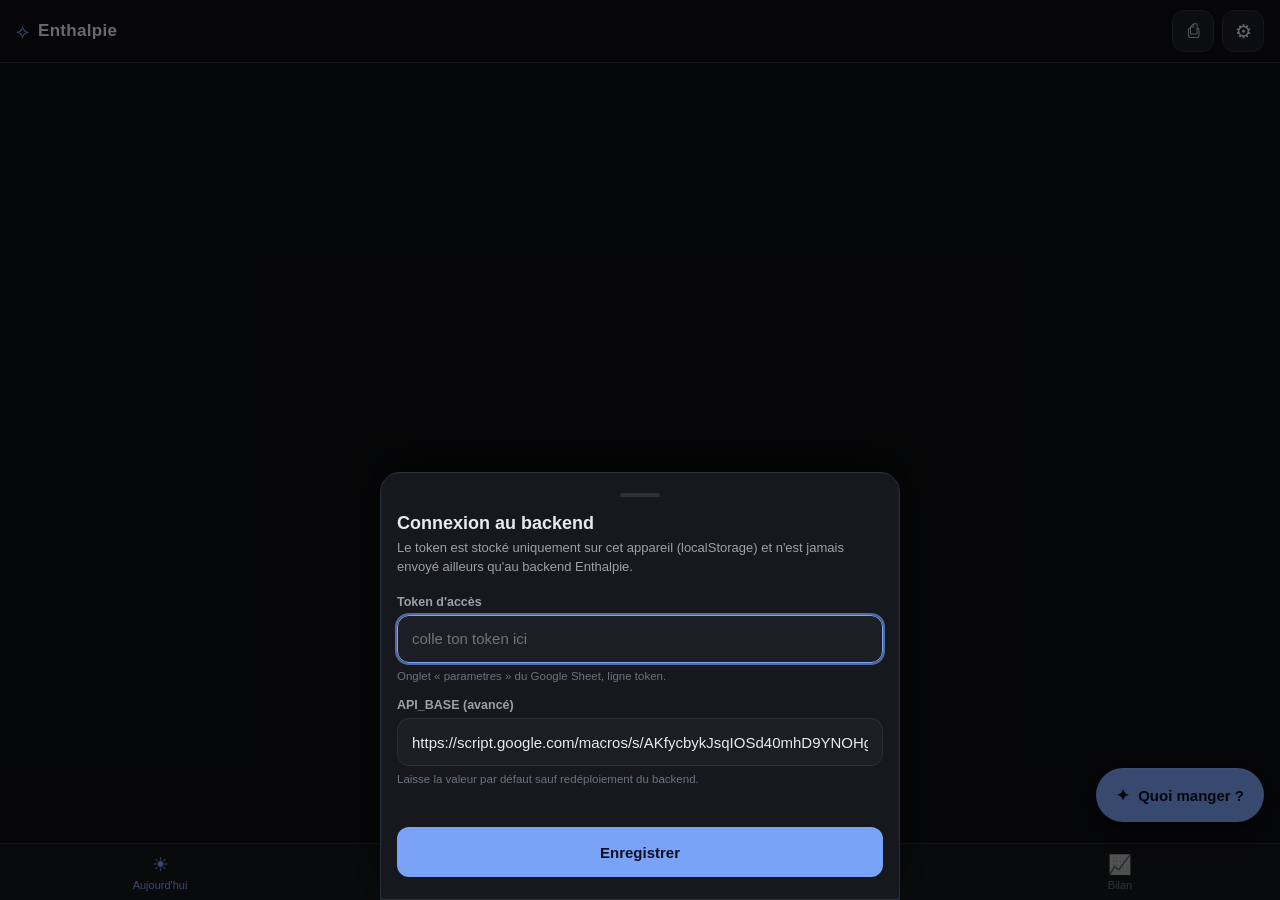
==== index.html @ dc18faa4 "PWA Enthalpie — écran Aujourd'hui produit-centrique (log au curseur) - App-shell vanilla JS (ES modu" ====
<!doctype html>
<html lang="fr">
<head>
  <meta charset="utf-8" />
  <meta name="viewport" content="width=device-width, initial-scale=1, viewport-fit=cover" />
  <meta name="theme-color" content="#0e0f12" />
  <meta name="color-scheme" content="dark" />
  <meta name="description" content="Enthalpie — assistant nutrition perso : log 1-tap, jauges, courses." />
  <link rel="manifest" href="manifest.webmanifest" />
  <link rel="icon" href="icons/icon.svg" type="image/svg+xml" />
  <link rel="apple-touch-icon" href="icons/apple-touch-icon.png" />
  <meta name="apple-mobile-web-app-capable" content="yes" />
  <meta name="apple-mobile-web-app-status-bar-style" content="black-translucent" />
  <meta name="apple-mobile-web-app-title" content="Enthalpie" />
  <title>Enthalpie</title>
  <link rel="stylesheet" href="css/styles.css" />
</head>
<body>
  <!-- En-tête -->
  <header class="topbar">
    <div class="topbar__brand">
      <span class="topbar__logo" aria-hidden="true">⟡</span>
      <span class="topbar__title">Enthalpie</span>
    </div>
    <div class="topbar__actions">
      <button id="btn-scan" class="iconbtn" type="button" title="Scanner un code-barres" aria-label="Scanner">
        <span aria-hidden="true">⎙</span>
      </button>
      <button id="btn-settings" class="iconbtn" type="button" title="Réglages" aria-label="Réglages">
        <span aria-hidden="true">⚙</span>
      </button>
    </div>
  </header>

  <!-- Contenu des écrans -->
  <main id="app" class="screen" aria-live="polite"></main>

  <!-- Bouton flottant « Quoi manger ? » (écran Aujourd'hui) -->
  <button id="btn-quoi-manger" class="fab" type="button" hidden>
    <span class="fab__icon" aria-hidden="true">✦</span>
    <span class="fab__label">Quoi manger&nbsp;?</span>
  </button>

  <!-- Navigation basse -->
  <nav class="tabbar" aria-label="Navigation principale">
    <button class="tab is-active" data-screen="today" type="button">
      <span class="tab__icon" aria-hidden="true">☀</span><span class="tab__label">Aujourd'hui</span>
    </button>
    <button class="tab" data-screen="courses" type="button">
      <span class="tab__icon" aria-hidden="true">🛒</span><span class="tab__label">Courses</span>
    </button>
    <button class="tab" data-screen="cuisine" type="button">
      <span class="tab__icon" aria-hidden="true">🍳</span><span class="tab__label">Cuisine</span>
    </button>
    <button class="tab" data-screen="bilan" type="button">
      <span class="tab__icon" aria-hidden="true">📈</span><span class="tab__label">Bilan</span>
    </button>
  </nav>

  <!-- Conteneur des modales / feuilles -->
  <div id="sheet-root"></div>

  <script type="module" src="js/app.js"></script>
</body>
</html>
---- css/styles.css ----
/* =====================================================================
   Enthalpie — feuille de style (palette sombre/neutre, mobile-first)
   Gros touch targets, zéro animation superflue (SPEC §4 design).
   ===================================================================== */

:root {
  /* Fonds */
  --bg:        #0e0f12;
  --bg-elev:   #16181d;
  --surface:   #1b1e24;
  --surface-2: #23272f;
  --line:      #2c3038;

  /* Texte */
  --txt:       #e8eaee;
  --txt-muted: #9aa1ab;
  --txt-dim:   #6b7280;

  /* Accents par jauge */
  --prot:  #59c896;   /* protéines — vert */
  --kcal:  #e0a458;   /* calories  — ambre */
  --fer:   #d1727b;   /* fer       — rouge sourd (informatif) */
  --accent: #7aa2f7;  /* actions   — bleu doux */

  --ok:    #59c896;
  --warn:  #e0a458;
  --danger:#d1727b;

  --radius:   16px;
  --radius-sm: 12px;
  --tap: 56px;                 /* cible tactile mini */
  --pad: 16px;

  --safe-top: env(safe-area-inset-top, 0px);
  --safe-bot: env(safe-area-inset-bottom, 0px);

  --font: -apple-system, BlinkMacSystemFont, "Segoe UI", Roboto, "Helvetica Neue", Arial, sans-serif;
}

* { box-sizing: border-box; }

html, body {
  margin: 0;
  padding: 0;
  background: var(--bg);
  color: var(--txt);
  font-family: var(--font);
  -webkit-font-smoothing: antialiased;
  text-rendering: optimizeLegibility;
  overscroll-behavior-y: none;
}

body {
  min-height: 100dvh;
  display: flex;
  flex-direction: column;
}

button { font-family: inherit; color: inherit; cursor: pointer; }

/* ---------- Barre du haut ---------- */
.topbar {
  position: sticky; top: 0; z-index: 20;
  display: flex; align-items: center; justify-content: space-between;
  padding: calc(var(--safe-top) + 10px) var(--pad) 10px;
  background: color-mix(in srgb, var(--bg) 86%, transparent);
  backdrop-filter: blur(12px);
  border-bottom: 1px solid var(--line);
}
.topbar__brand { display: flex; align-items: center; gap: 9px; }
.topbar__logo { color: var(--accent); font-size: 20px; }
.topbar__title { font-weight: 650; letter-spacing: .3px; font-size: 17px; }
.topbar__actions { display: flex; gap: 8px; }

.iconbtn {
  width: 42px; height: 42px; border-radius: 12px;
  background: var(--surface); border: 1px solid var(--line);
  font-size: 19px; display: grid; place-items: center;
  transition: background .12s ease;
}
.iconbtn:active { background: var(--surface-2); }

/* ---------- Zone écran ---------- */
.screen {
  flex: 1;
  padding: 18px var(--pad) 132px;   /* place pour fab + tabbar */
  max-width: 640px; width: 100%; margin: 0 auto;
}

/* ---------- Jauges ---------- */
.gauges {
  display: grid;
  grid-template-columns: repeat(3, 1fr);
  gap: 12px;
  margin-bottom: 8px;
}
.gauge {
  background: var(--surface);
  border: 1px solid var(--line);
  border-radius: var(--radius);
  padding: 14px 10px 12px;
  text-align: center;
  display: flex; flex-direction: column; align-items: center; gap: 8px;
}
.gauge__ring { width: 84px; height: 84px; position: relative; }
.gauge__ring svg { width: 100%; height: 100%; transform: rotate(-90deg); }
.gauge__track { fill: none; stroke: var(--surface-2); stroke-width: 9; }
.gauge__fill  { fill: none; stroke-width: 9; stroke-linecap: round;
  transition: stroke-dashoffset .5s ease; }
.gauge__center {
  position: absolute; inset: 0; display: flex; flex-direction: column;
  align-items: center; justify-content: center; line-height: 1.02;
}
.gauge__value  { font-size: 21px; font-weight: 700; }
.gauge__target { font-size: 10.5px; color: var(--txt-dim); margin-top: 1px; }
.gauge__label  { font-size: 13px; font-weight: 600; }

.gauge--prot .gauge__fill { stroke: var(--prot); }
.gauge--kcal .gauge__fill { stroke: var(--kcal); }
.gauge--fer  .gauge__fill { stroke: var(--fer); }
/* Dépassement de cible : anneau plein, teinte chaude, aucun visuel cassé. */
.gauge__fill.is-over { stroke: var(--warn) !important; }
.gauge--prot .gauge__label { color: var(--prot); }
.gauge--kcal .gauge__label { color: var(--kcal); }
.gauge--fer  .gauge__label { color: var(--fer); }

.gauge__badge {
  font-size: 10px; padding: 1px 7px; border-radius: 999px;
  background: var(--surface-2); color: var(--txt-muted);
}
.gauge__badge.is-over { background: color-mix(in srgb, var(--warn) 25%, transparent); color: var(--warn); }
.gauge__badge.is-ok   { background: color-mix(in srgb, var(--ok) 22%, transparent); color: var(--ok); }

/* ---------- Sections créneaux ---------- */
.section-hint { color: var(--txt-dim); font-size: 12.5px; margin: 18px 2px 10px; }

.creneau { margin-top: 12px; }
.creneau__head {
  width: 100%; display: flex; align-items: center; gap: 10px;
  background: transparent; border: 0; padding: 8px 2px;
  font-size: 15px; font-weight: 650; color: var(--txt);
}
.creneau__emoji { font-size: 17px; }
.creneau__count { color: var(--txt-dim); font-weight: 500; font-size: 12.5px; }
.creneau__chevron { margin-left: auto; color: var(--txt-dim); transition: transform .18s ease; }
.creneau.is-open .creneau__chevron { transform: rotate(90deg); }
.creneau.is-current .creneau__head { color: var(--accent); }

.creneau__body { display: none; }
.creneau.is-open .creneau__body { display: block; }

.tiles {
  display: grid;
  grid-template-columns: repeat(2, 1fr);
  gap: 10px;
  margin: 4px 0 6px;
}
.tile {
  min-height: 74px;
  background: var(--surface);
  border: 1px solid var(--line);
  border-radius: var(--radius-sm);
  padding: 12px 12px 11px;
  text-align: left;
  display: flex; flex-direction: column; justify-content: center; gap: 5px;
  transition: transform .08s ease, background .12s ease;
}
.tile:active { transform: scale(.975); background: var(--surface-2); }
.tile__nom { font-size: 14.5px; font-weight: 600; line-height: 1.25; }
.tile__macros { font-size: 11.5px; color: var(--txt-muted); display: flex; gap: 8px; flex-wrap: wrap; }
.tile__macros b { color: var(--txt); font-weight: 600; }
.tile__type {
  align-self: flex-start; font-size: 9.5px; letter-spacing: .4px; text-transform: uppercase;
  color: var(--txt-dim); background: var(--surface-2);
  padding: 1px 6px; border-radius: 6px;
}

/* faisable = mis en avant, sinon grisé (SPEC §4) */
.tile--feasible { border-color: color-mix(in srgb, var(--accent) 35%, var(--line)); }
.tile--infeasible { opacity: .46; }
.tile--infeasible .tile__nom::after { content: " · stock manquant"; color: var(--txt-dim); font-weight: 400; font-size: 11px; }

.tile--action {
  align-items: center; justify-content: center; text-align: center;
  border-style: dashed; color: var(--txt-muted); font-weight: 600; font-size: 14px;
  flex-direction: row; gap: 8px;
}
.tile--skip { color: var(--txt-dim); }

/* ---------- FAB ---------- */
.fab {
  position: fixed;
  right: 16px;
  bottom: calc(var(--safe-bot) + 78px);
  z-index: 30;
  display: flex; align-items: center; gap: 9px;
  padding: 0 20px; height: 54px; border-radius: 999px;
  background: var(--accent); color: #0b1020; border: 0;
  font-weight: 700; font-size: 15px;
  box-shadow: 0 8px 24px rgba(0,0,0,.45), 0 2px 0 rgba(255,255,255,.06) inset;
}
.fab:active { filter: brightness(.94); }
.fab__icon { font-size: 16px; }

/* ---------- Tabbar ---------- */
.tabbar {
  position: fixed; left: 0; right: 0; bottom: 0; z-index: 25;
  display: grid; grid-template-columns: repeat(4, 1fr);
  background: color-mix(in srgb, var(--bg-elev) 96%, transparent);
  backdrop-filter: blur(12px);
  border-top: 1px solid var(--line);
  padding-bottom: var(--safe-bot);
}
.tab {
  min-height: var(--tap);
  background: transparent; border: 0;
  display: flex; flex-direction: column; align-items: center; justify-content: center; gap: 3px;
  color: var(--txt-dim); font-size: 11px; padding: 8px 4px;
}
.tab__icon { font-size: 19px; filter: grayscale(1) opacity(.7); }
.tab.is-active { color: var(--accent); }
.tab.is-active .tab__icon { filter: none; }

/* ---------- États (chargement / erreur / vide) ---------- */
.state {
  text-align: center; color: var(--txt-muted);
  padding: 48px 20px; display: flex; flex-direction: column; align-items: center; gap: 14px;
}
.state__icon { font-size: 34px; opacity: .8; }
.state__title { font-size: 16px; font-weight: 650; color: var(--txt); }
.state__msg { font-size: 13.5px; max-width: 34ch; line-height: 1.5; }
.spinner {
  width: 30px; height: 30px; border-radius: 50%;
  border: 3px solid var(--surface-2); border-top-color: var(--accent);
  animation: spin .8s linear infinite;
}
@keyframes spin { to { transform: rotate(360deg); } }

.placeholder-screen { text-align: center; color: var(--txt-muted); padding: 60px 20px; }
.placeholder-screen h2 { color: var(--txt); font-size: 18px; margin: 0 0 6px; }

/* ---------- Boutons génériques ---------- */
.btn {
  min-height: 50px; width: 100%;
  border-radius: 12px; border: 1px solid var(--line);
  background: var(--surface); color: var(--txt);
  font-size: 15px; font-weight: 600;
  display: inline-flex; align-items: center; justify-content: center; gap: 8px;
  padding: 0 18px;
}
.btn--primary { background: var(--accent); color: #0b1020; border-color: transparent; }
.btn--ghost { background: transparent; }
.btn:active { filter: brightness(.95); }
.btn[disabled] { opacity: .5; }

/* ---------- Feuille modale (réglages / token) ---------- */
.sheet-backdrop {
  position: fixed; inset: 0; z-index: 50;
  background: rgba(0,0,0,.55);
  display: flex; align-items: flex-end; justify-content: center;
}
.sheet {
  width: 100%; max-width: 520px;
  background: var(--bg-elev);
  border: 1px solid var(--line);
  border-radius: 20px 20px 0 0;
  padding: 20px var(--pad) calc(var(--safe-bot) + 22px);
  box-shadow: 0 -12px 40px rgba(0,0,0,.5);
}
.sheet__handle { width: 40px; height: 4px; border-radius: 2px; background: var(--line); margin: 0 auto 16px; }
.sheet h2 { font-size: 18px; margin: 0 0 4px; }
.sheet p.sub { color: var(--txt-muted); font-size: 13px; margin: 0 0 18px; line-height: 1.5; }
.field { margin-bottom: 14px; }
.field label { display: block; font-size: 12.5px; color: var(--txt-muted); margin-bottom: 6px; font-weight: 600; }
.field input {
  width: 100%; height: 48px; border-radius: 12px;
  background: var(--surface); border: 1px solid var(--line); color: var(--txt);
  padding: 0 14px; font-size: 15px;
}
.field input:focus { outline: 2px solid color-mix(in srgb, var(--accent) 60%, transparent); border-color: var(--accent); }
.field__hint { font-size: 11.5px; color: var(--txt-dim); margin-top: 5px; line-height: 1.45; }
.sheet__actions { display: flex; gap: 10px; margin-top: 8px; }

.form-error { color: var(--danger); font-size: 13px; margin: 4px 0 12px; min-height: 1em; }

/* ---------- Toast ---------- */
.toast {
  position: fixed; left: 50%; transform: translateX(-50%);
  bottom: calc(var(--safe-bot) + 140px); z-index: 60;
  background: var(--surface-2); color: var(--txt);
  border: 1px solid var(--line); border-radius: 12px;
  padding: 11px 16px; font-size: 13.5px; font-weight: 600;
  box-shadow: 0 8px 24px rgba(0,0,0,.4);
  display: flex; align-items: center; gap: 8px;
  max-width: 90vw;
}
.toast--err { border-color: color-mix(in srgb, var(--danger) 55%, var(--line)); }
.toast--ok  { border-color: color-mix(in srgb, var(--ok) 45%, var(--line)); }

.offline-banner {
  background: color-mix(in srgb, var(--warn) 18%, var(--surface));
  border: 1px solid color-mix(in srgb, var(--warn) 40%, var(--line));
  color: var(--warn);
  border-radius: 12px; padding: 9px 12px; font-size: 12.5px; font-weight: 600;
  margin-bottom: 14px; display: flex; align-items: center; gap: 8px;
}

/* ---------- Liste d'aliments (écran Aujourd'hui) ---------- */
.day-caption {
  color: var(--txt-dim); font-size: 12px; text-transform: uppercase;
  letter-spacing: .6px; font-weight: 600; margin: 2px 2px 10px;
}
.list-head {
  display: flex; align-items: baseline; justify-content: space-between;
  margin: 22px 2px 10px;
}
.list-head > span:first-child { font-size: 15px; font-weight: 650; }
.list-head__hint { font-size: 11.5px; color: var(--txt-dim); }

.food-list { display: flex; flex-direction: column; gap: 8px; }
.food-row {
  min-height: 62px;
  display: flex; align-items: center; gap: 12px;
  background: var(--surface); border: 1px solid var(--line);
  border-radius: var(--radius-sm); padding: 10px 14px; text-align: left;
  transition: background .12s ease, transform .08s ease;
}
.food-row:active { background: var(--surface-2); transform: scale(.99); }
.food-row__main { flex: 1; min-width: 0; }
.food-row__nom { font-size: 15px; font-weight: 600; line-height: 1.25; }
.food-row__macros {
  font-size: 11.5px; color: var(--txt-muted); margin-top: 3px;
  display: flex; gap: 9px; flex-wrap: wrap; align-items: baseline;
}
.food-row__macros b { color: var(--txt); font-weight: 600; }
.food-row__per { color: var(--txt-dim); }
.food-row__stock {
  flex-shrink: 0; text-align: right; display: flex; flex-direction: column; line-height: 1.1;
}
.food-row__stock b { font-size: 17px; font-weight: 700; color: var(--accent); }
.food-row__stock span { font-size: 10px; color: var(--txt-dim); }

/* ---------- Feuille de quantité (curseur) ---------- */
.qty__head {
  display: flex; align-items: baseline; justify-content: space-between; margin: 6px 0 12px;
}
.qty__value { font-size: 22px; font-weight: 700; }
.qty__reste { font-size: 12.5px; color: var(--txt-muted); }
.qty__reste.is-neg { color: var(--danger); }

.qty__slider {
  -webkit-appearance: none; appearance: none; width: 100%; height: 8px;
  border-radius: 999px; background: var(--surface-2); outline: none; margin: 6px 0 16px;
}
.qty__slider::-webkit-slider-thumb {
  -webkit-appearance: none; appearance: none;
  width: 28px; height: 28px; border-radius: 50%;
  background: var(--accent); border: 3px solid var(--bg-elev); cursor: pointer;
  box-shadow: 0 2px 8px rgba(0,0,0,.4);
}
.qty__slider::-moz-range-thumb {
  width: 28px; height: 28px; border-radius: 50%;
  background: var(--accent); border: 3px solid var(--bg-elev); cursor: pointer;
}

.qty__chips { display: flex; gap: 8px; margin-bottom: 18px; }
.qty__chip {
  flex: 1; min-height: 42px; border-radius: 10px;
  background: var(--surface); border: 1px solid var(--line);
  color: var(--txt-muted); font-size: 14px; font-weight: 600;
}
.qty__chip.is-on { background: color-mix(in srgb, var(--accent) 22%, var(--surface)); color: var(--accent); border-color: color-mix(in srgb, var(--accent) 50%, var(--line)); }

.qty__preview {
  display: grid; grid-template-columns: repeat(3, 1fr); gap: 10px; margin-bottom: 18px;
}
.qty__stat {
  background: var(--surface); border: 1px solid var(--line); border-radius: 12px;
  padding: 12px 8px; text-align: center; display: flex; flex-direction: column; gap: 3px;
}
.qty__stat b { font-size: 18px; font-weight: 700; }
.qty__stat span { font-size: 10.5px; color: var(--txt-dim); text-transform: uppercase; letter-spacing: .4px; }
.qty__stat--prot b { color: var(--prot); }
.qty__stat--kcal b { color: var(--kcal); }
.qty__stat--fer  b { color: var(--fer); }

/* ---------- Cartes de suggestion (Quoi manger ?) ---------- */
.suggest-list { display: flex; flex-direction: column; gap: 10px; margin-top: 4px; }
.suggest-card {
  background: var(--surface); border: 1px solid var(--line); border-radius: 14px;
  padding: 14px 16px; text-align: left; position: relative;
  display: flex; flex-direction: column; gap: 5px;
}
.suggest-card:active { background: var(--surface-2); }
.suggest-card__reason {
  align-self: flex-start; font-size: 12px; font-weight: 700;
  background: var(--surface-2); color: var(--txt); padding: 2px 9px; border-radius: 999px;
}
.suggest-card__nom { font-size: 16px; font-weight: 650; }
.suggest-card__macros { font-size: 12px; color: var(--txt-muted); display: flex; gap: 10px; flex-wrap: wrap; }
.suggest-card__macros b { color: var(--txt); }
.suggest-card__go { position: absolute; right: 16px; top: 16px; color: var(--accent); font-size: 13px; font-weight: 600; }

@media (prefers-reduced-motion: reduce) {
  * { animation-duration: .001ms !important; transition-duration: .001ms !important; }
}
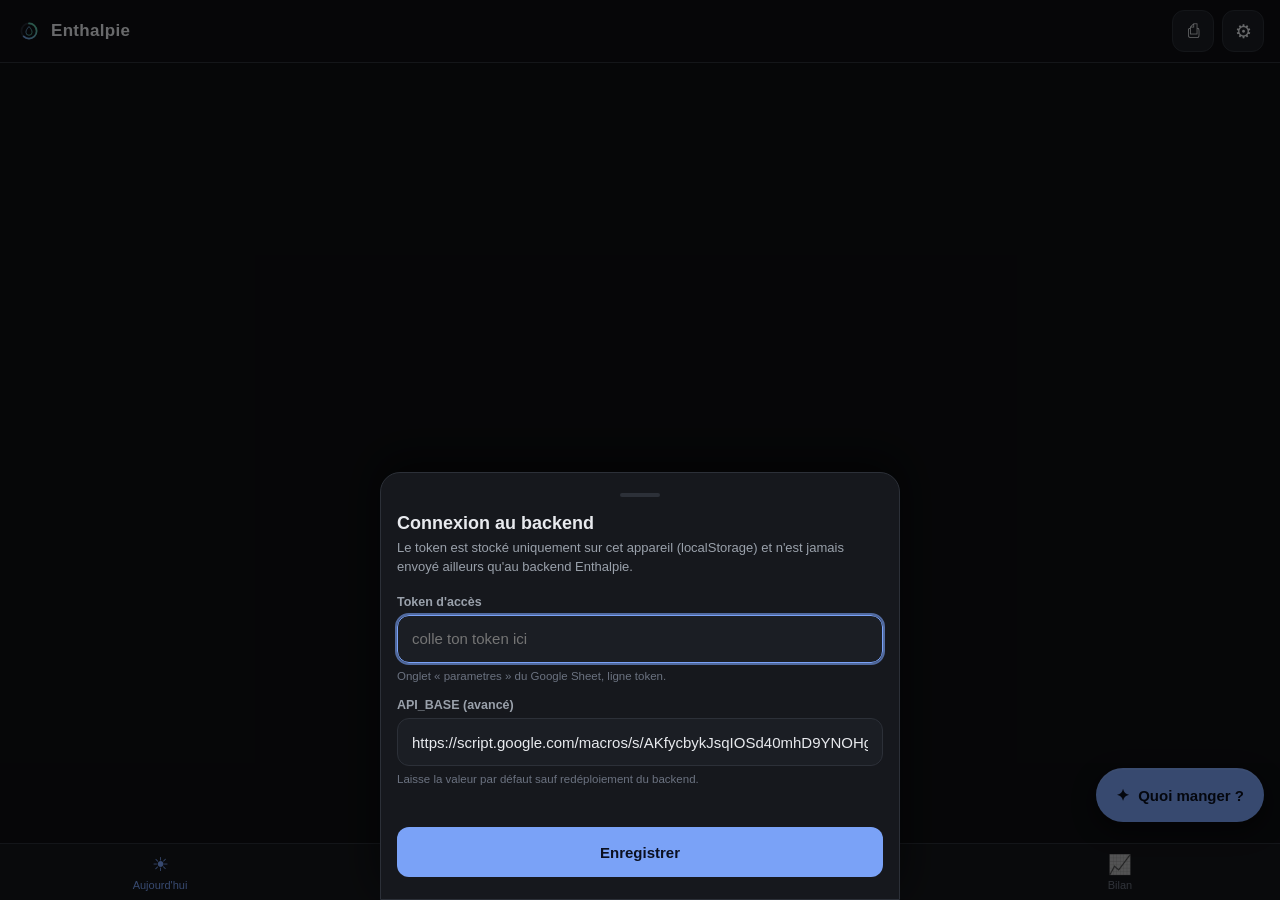
==== commit a423d972: "UI : logo goutte dans la barre + chargement instantané des écrans - Barre du haut : le losange ⟡ rem" ====
--- a/index.html
+++ b/index.html
@@ -19,10 +19,32 @@
   <!-- En-tête -->
   <header class="topbar">
     <div class="topbar__brand">
-      <span class="topbar__logo" aria-hidden="true">⟡</span>
+      <span class="topbar__logo" aria-hidden="true">
+        <svg viewBox="0 0 512 512" width="26" height="26" role="img" aria-label="Enthalpie">
+          <defs>
+            <linearGradient id="tb-g" x1="0" y1="0" x2="1" y2="1">
+              <stop offset="0" stop-color="#7aa2f7"/>
+              <stop offset="1" stop-color="#59c896"/>
+            </linearGradient>
+          </defs>
+          <g transform="rotate(-90 256 256)">
+            <circle cx="256" cy="256" r="150" fill="none" stroke="#232833" stroke-width="34"/>
+            <circle cx="256" cy="256" r="150" fill="none" stroke="url(#tb-g)" stroke-width="34"
+                    stroke-linecap="round" stroke-dasharray="942.5" stroke-dashoffset="358"/>
+          </g>
+          <path d="M256 168 C214 214 196 244 196 280 a60 60 0 1 0 120 0 C316 244 298 214 256 168 Z"
+                fill="none" stroke="url(#tb-g)" stroke-width="16" stroke-linejoin="round"/>
+        </svg>
+      </span>
       <span class="topbar__title">Enthalpie</span>
     </div>
     <div class="topbar__actions">
+      <button id="queue-badge" class="queue-badge" type="button" hidden
+              title="Actions en attente de synchronisation — appuie pour réessayer"
+              aria-label="Synchroniser les actions en attente">
+        <span class="queue-badge__ico" aria-hidden="true">⧗</span>
+        <span class="queue-badge__n">0</span>
+      </button>
       <button id="btn-scan" class="iconbtn" type="button" title="Scanner un code-barres" aria-label="Scanner">
         <span aria-hidden="true">⎙</span>
       </button>
--- a/css/styles.css
+++ b/css/styles.css
@@ -68,7 +68,8 @@
   border-bottom: 1px solid var(--line);
 }
 .topbar__brand { display: flex; align-items: center; gap: 9px; }
-.topbar__logo { color: var(--accent); font-size: 20px; }
+.topbar__logo { display: inline-flex; align-items: center; }
+.topbar__logo svg { display: block; width: 26px; height: 26px; }
 .topbar__title { font-weight: 650; letter-spacing: .3px; font-size: 17px; }
 .topbar__actions { display: flex; gap: 8px; }
 
@@ -79,6 +80,25 @@
   transition: background .12s ease;
 }
 .iconbtn:active { background: var(--surface-2); }
+
+/* Badge « actions en attente de synchro » (rejeu de la file offline) */
+.queue-badge {
+  display: inline-flex; align-items: center; gap: 5px;
+  height: 42px; padding: 0 11px; border-radius: 12px;
+  background: color-mix(in srgb, var(--accent) 14%, var(--surface));
+  border: 1px solid color-mix(in srgb, var(--accent) 40%, var(--line));
+  color: var(--accent); font-size: 13px; font-weight: 650;
+  transition: background .12s ease;
+}
+.queue-badge[hidden] { display: none; }
+.queue-badge:active { background: color-mix(in srgb, var(--accent) 24%, var(--surface)); }
+.queue-badge__ico { font-size: 15px; }
+/* Hors-ligne : la file ne part pas maintenant → teinte d'attente (ambre) */
+.queue-badge.is-offline {
+  background: color-mix(in srgb, var(--warn) 14%, var(--surface));
+  border-color: color-mix(in srgb, var(--warn) 40%, var(--line));
+  color: var(--warn);
+}
 
 /* ---------- Zone écran ---------- */
 .screen {
@@ -201,6 +221,8 @@
 }
 .fab:active { filter: brightness(.94); }
 .fab__icon { font-size: 16px; }
+/* [hidden] seul ne suffit pas : .fab pose display:flex → règle plus spécifique. */
+.fab[hidden] { display: none; }
 
 /* ---------- Tabbar ---------- */
 .tabbar {
@@ -317,28 +339,186 @@
 .list-head > span:first-child { font-size: 15px; font-weight: 650; }
 .list-head__hint { font-size: 11.5px; color: var(--txt-dim); }
 
-.food-list { display: flex; flex-direction: column; gap: 8px; }
-.food-row {
-  min-height: 62px;
-  display: flex; align-items: center; gap: 12px;
+.infotoggle {
+  background: transparent; border: 1px solid var(--line); border-radius: 999px;
+  color: var(--txt-dim); font-size: 11.5px; font-weight: 600; padding: 4px 11px;
+}
+.infotoggle.is-on { color: var(--accent); border-color: color-mix(in srgb, var(--accent) 50%, var(--line)); }
+
+.inv-list { display: flex; flex-direction: column; gap: 10px; }
+.inv-row {
+  display: flex; flex-direction: column; gap: 8px;
   background: var(--surface); border: 1px solid var(--line);
-  border-radius: var(--radius-sm); padding: 10px 14px; text-align: left;
-  transition: background .12s ease, transform .08s ease;
-}
-.food-row:active { background: var(--surface-2); transform: scale(.99); }
-.food-row__main { flex: 1; min-width: 0; }
-.food-row__nom { font-size: 15px; font-weight: 600; line-height: 1.25; }
-.food-row__macros {
-  font-size: 11.5px; color: var(--txt-muted); margin-top: 3px;
-  display: flex; gap: 9px; flex-wrap: wrap; align-items: baseline;
-}
-.food-row__macros b { color: var(--txt); font-weight: 600; }
-.food-row__per { color: var(--txt-dim); }
-.food-row__stock {
-  flex-shrink: 0; text-align: right; display: flex; flex-direction: column; line-height: 1.1;
-}
-.food-row__stock b { font-size: 17px; font-weight: 700; color: var(--accent); }
-.food-row__stock span { font-size: 10px; color: var(--txt-dim); }
+  border-left: 3px solid var(--line);
+  border-radius: var(--radius-sm); padding: 12px 14px 14px;
+  transition: border-color .15s ease, background .15s ease;
+}
+.inv-row__top { display: flex; align-items: baseline; justify-content: space-between; gap: 10px; }
+.inv-row__nom { font-size: 15px; font-weight: 600; line-height: 1.25; min-width: 0; }
+.inv-row__level {
+  flex-shrink: 0; font-size: 16px; font-weight: 700; color: var(--txt);
+  font-variant-numeric: tabular-nums;
+}
+
+/* Bloc info masqué par défaut (toggle « ⓘ nutri »). */
+.inv-row__info {
+  display: none; flex-direction: column; gap: 2px;
+  font-size: 11.5px; color: var(--txt-muted);
+}
+.inv-list.show-nutri .inv-row__info { display: flex; }
+.inv-row__info-line { line-height: 1.35; }
+.inv-row__info-faint { color: var(--txt-dim); }
+
+.inv-row__slider { width: 100%; }
+
+/* Badge différentiel : ce qu'on vient de « manger » en bougeant le curseur. */
+.inv-row__delta {
+  align-self: flex-start; font-size: 12px; font-weight: 600;
+  padding: 4px 11px; border-radius: 999px; margin-top: 2px;
+}
+.inv-row__delta[hidden] { display: none; }
+.inv-row__delta.is-eat { background: color-mix(in srgb, var(--prot) 20%, var(--surface)); color: var(--prot); }
+.inv-row__delta.is-add { background: var(--surface-2); color: var(--txt-muted); }
+
+/* Curseur modifié depuis la dernière validation : surligné. */
+.inv-row.is-dirty {
+  border-color: color-mix(in srgb, var(--warn) 55%, var(--line));
+  border-left-color: var(--warn);
+  background: color-mix(in srgb, var(--warn) 7%, var(--surface));
+}
+.inv-row.is-dirty .inv-row__level { color: var(--warn); }
+.inv-row.is-dirty .inv-row__slider::-webkit-slider-thumb { background: var(--warn); }
+.inv-row.is-dirty .inv-row__slider::-moz-range-thumb { background: var(--warn); }
+
+.inv-row.flash { animation: flash 1.4s ease; }
+@keyframes flash {
+  0%, 100% { border-left-color: var(--line); }
+  25%, 60% { border-left-color: var(--accent); background: color-mix(in srgb, var(--accent) 10%, var(--surface)); }
+}
+
+/* Barre de validation (apparaît dès qu'un curseur bouge). */
+.valbar {
+  position: fixed; left: 0; right: 0; bottom: 0; z-index: 40;
+  display: flex; align-items: center; justify-content: space-between; gap: 12px;
+  padding: 12px 16px calc(var(--safe-bot) + 12px);
+  margin-bottom: 60px;                    /* au-dessus de la tabbar */
+  background: color-mix(in srgb, var(--bg-elev) 97%, transparent);
+  backdrop-filter: blur(12px);
+  border-top: 1px solid color-mix(in srgb, var(--warn) 40%, var(--line));
+  box-shadow: 0 -8px 24px rgba(0,0,0,.4);
+}
+.valbar[hidden] { display: none; }
+.valbar__info { display: flex; align-items: center; gap: 9px; font-size: 13.5px; font-weight: 600; }
+.valbar__dot { width: 9px; height: 9px; border-radius: 50%; background: var(--warn); flex-shrink: 0; }
+.valbar__actions { display: flex; gap: 8px; }
+.valbar__annuler {
+  background: transparent; border: 1px solid var(--line); border-radius: 10px;
+  color: var(--txt-muted); font-size: 13.5px; font-weight: 600; padding: 9px 14px;
+}
+.valbar__valider {
+  background: var(--accent); color: #0b1020; border: 0; border-radius: 10px;
+  font-size: 14px; font-weight: 700; padding: 9px 20px;
+}
+.valbar__valider:active { filter: brightness(.94); }
+
+/* ---------- Écran Courses ---------- */
+.undo-banner {
+  display: flex; align-items: center; justify-content: space-between; gap: 10px;
+  background: color-mix(in srgb, var(--accent) 12%, var(--surface));
+  border: 1px solid color-mix(in srgb, var(--accent) 35%, var(--line));
+  border-radius: var(--radius-sm); padding: 10px 12px; margin: 4px 0 14px;
+  font-size: 12.5px; color: var(--txt-muted); line-height: 1.35;
+}
+.undo-banner__btn {
+  flex-shrink: 0; background: var(--accent); color: #0b1020; border: 0;
+  border-radius: 9px; font-size: 13px; font-weight: 700; padding: 7px 13px;
+}
+
+.crs-group { margin-top: 20px; }
+.crs-group__head { display: flex; align-items: center; gap: 8px; margin: 0 2px 9px; }
+.crs-group__mag { font-size: 14px; font-weight: 650; letter-spacing: .2px; }
+.crs-group__count {
+  font-size: 11px; color: var(--txt-dim);
+  background: var(--surface-2); border-radius: 999px; padding: 1px 8px;
+}
+.crs-group__toggle {
+  margin-left: auto; background: transparent; border: 1px solid var(--line);
+  border-radius: 8px; color: var(--txt-muted); font-size: 12px; font-weight: 600; padding: 6px 11px;
+}
+.crs-group__toggle:active { background: var(--surface-2); }
+
+.crs-list { display: flex; flex-direction: column; gap: 8px; }
+.crs-row {
+  display: flex; align-items: flex-start; gap: 8px;
+  background: var(--surface); border: 1px solid var(--line);
+  border-radius: var(--radius-sm); padding: 10px 8px 12px 14px;
+  transition: border-color .15s ease, background .15s ease, opacity .15s ease;
+}
+.crs-row__body { display: flex; flex-direction: column; gap: 8px; min-width: 0; flex: 1; }
+.crs-row__head { display: flex; align-items: center; gap: 12px; min-height: 32px; cursor: pointer; }
+.crs-row__box {
+  width: 22px; height: 22px; flex-shrink: 0; accent-color: var(--accent); cursor: pointer;
+}
+.crs-row__nom { font-size: 15px; font-weight: 600; line-height: 1.25; }
+.crs-row__qty { display: flex; align-items: center; gap: 10px; padding-left: 34px; }
+.crs-row__unit { font-size: 12.5px; color: var(--txt-muted); }
+.crs-row__hint { font-size: 11.5px; color: var(--txt-dim); padding-left: 34px; }
+.crs-row--manual .crs-row__body { gap: 0; }
+.crs-row.is-checked {
+  border-color: color-mix(in srgb, var(--accent) 40%, var(--line));
+  background: color-mix(in srgb, var(--accent) 6%, var(--surface));
+}
+.crs-row:not(.is-checked) { opacity: .62; }
+
+.stepper {
+  display: inline-flex; align-items: center;
+  border: 1px solid var(--line); border-radius: 10px; overflow: hidden;
+}
+.stepper__btn {
+  width: 34px; height: 34px; background: var(--surface-2); border: 0;
+  color: var(--txt); font-size: 17px; display: grid; place-items: center;
+}
+.stepper__btn:active { background: var(--surface); }
+.stepper__btn[disabled] { opacity: .35; }
+.stepper__val {
+  min-width: 32px; text-align: center; font-size: 15px; font-weight: 650;
+  font-variant-numeric: tabular-nums;
+}
+
+.crs-row__excl {
+  flex-shrink: 0; width: 34px; height: 34px; border-radius: 8px;
+  background: transparent; border: 0; color: var(--txt-dim); font-size: 13px;
+}
+.crs-row__excl:active { color: var(--danger); background: var(--surface-2); }
+.crs-empty { color: var(--txt-dim); font-size: 12.5px; margin: 2px 2px 10px; line-height: 1.4; }
+
+/* Articles retirés (réutilise le pliage .creneau) */
+.crs-retires { margin-top: 22px; }
+.crs-excl-row {
+  display: flex; align-items: center; justify-content: space-between; gap: 10px;
+  padding: 9px 12px; background: var(--surface); border: 1px solid var(--line);
+  border-radius: var(--radius-sm); font-size: 13.5px;
+}
+.crs-excl-row + .crs-excl-row { margin-top: 8px; }
+.crs-excl-row__btn {
+  flex-shrink: 0; background: transparent; border: 1px solid var(--line);
+  border-radius: 8px; color: var(--accent); font-size: 12.5px; font-weight: 600; padding: 6px 11px;
+}
+
+.crs-add { display: flex; gap: 8px; margin-top: 10px; }
+.crs-add__input {
+  flex: 1; min-width: 0; background: var(--surface); border: 1px solid var(--line);
+  border-radius: var(--radius-sm); color: var(--txt); font-size: 15px;
+  padding: 12px 14px; min-height: var(--tap);
+}
+.crs-add__input::placeholder { color: var(--txt-dim); }
+.crs-add__input:focus { outline: none; border-color: var(--accent); }
+.crs-add__btn {
+  flex-shrink: 0; width: var(--tap); border-radius: var(--radius-sm);
+  background: var(--surface-2); border: 1px solid var(--line);
+  color: var(--txt); font-size: 22px; font-weight: 600;
+}
+.crs-add__btn:active { background: var(--surface); }
 
 /* ---------- Feuille de quantité (curseur) ---------- */
 .qty__head {
@@ -348,18 +528,19 @@
 .qty__reste { font-size: 12.5px; color: var(--txt-muted); }
 .qty__reste.is-neg { color: var(--danger); }
 
-.qty__slider {
+.qty__slider, .inv-row__slider {
   -webkit-appearance: none; appearance: none; width: 100%; height: 8px;
-  border-radius: 999px; background: var(--surface-2); outline: none; margin: 6px 0 16px;
-}
-.qty__slider::-webkit-slider-thumb {
+  border-radius: 999px; background: var(--surface-2); outline: none;
+}
+.qty__slider { margin: 6px 0 16px; }
+.qty__slider::-webkit-slider-thumb, .inv-row__slider::-webkit-slider-thumb {
   -webkit-appearance: none; appearance: none;
-  width: 28px; height: 28px; border-radius: 50%;
+  width: 30px; height: 30px; border-radius: 50%;
   background: var(--accent); border: 3px solid var(--bg-elev); cursor: pointer;
   box-shadow: 0 2px 8px rgba(0,0,0,.4);
 }
-.qty__slider::-moz-range-thumb {
-  width: 28px; height: 28px; border-radius: 50%;
+.qty__slider::-moz-range-thumb, .inv-row__slider::-moz-range-thumb {
+  width: 30px; height: 30px; border-radius: 50%;
   background: var(--accent); border: 3px solid var(--bg-elev); cursor: pointer;
 }
 
@@ -401,6 +582,164 @@
 .suggest-card__macros b { color: var(--txt); }
 .suggest-card__go { position: absolute; right: 16px; top: 16px; color: var(--accent); font-size: 13px; font-weight: 600; }
 
+/* ---------- Feuille de scan code-barres ---------- */
+.scan-sheet { max-height: 90dvh; overflow-y: auto; }
+.scan-body { display: flex; flex-direction: column; }
+
+.scan-frame {
+  position: relative; width: 100%; aspect-ratio: 3 / 2;
+  max-height: 260px; margin: 4px 0 12px;
+  background: #000; border: 1px solid var(--line); border-radius: var(--radius);
+  overflow: hidden; display: grid; place-items: center;
+}
+.scan-cam { width: 100%; height: 100%; object-fit: cover; display: block; }
+.scan-frame__line {
+  position: absolute; left: 8%; right: 8%; top: 50%; height: 2px;
+  background: var(--accent); box-shadow: 0 0 12px 1px color-mix(in srgb, var(--accent) 70%, transparent);
+  animation: scanline 2.2s ease-in-out infinite;
+}
+@keyframes scanline { 0%,100% { transform: translateY(-70px); } 50% { transform: translateY(70px); } }
+.scan-frame.is-off { background: var(--surface); }
+.scan-frame__off {
+  display: flex; flex-direction: column; align-items: center; gap: 8px;
+  color: var(--txt-muted); font-size: 13px; text-align: center; padding: 18px;
+}
+.scan-frame__off-ico { font-size: 30px; color: var(--txt-dim); }
+
+.scan-note { color: var(--txt-muted); font-size: 12.5px; line-height: 1.5; margin: 0 0 12px; }
+
+.scan-manual { display: flex; gap: 8px; }
+.scan-input {
+  flex: 1; height: 48px; border-radius: 12px;
+  background: var(--surface); border: 1px solid var(--line); color: var(--txt);
+  padding: 0 14px; font-size: 15px;
+}
+.scan-input:focus { outline: 2px solid color-mix(in srgb, var(--accent) 60%, transparent); border-color: var(--accent); }
+.scan-input__go { width: auto; max-width: 120px; }
+
+.scan-hit {
+  background: var(--surface); border: 1px solid var(--line);
+  border-radius: var(--radius); padding: 16px; margin-bottom: 12px;
+}
+.scan-hit__tag {
+  display: inline-block; font-size: 11.5px; font-weight: 700; letter-spacing: .3px;
+  color: var(--ok); margin-bottom: 8px;
+}
+.scan-hit__tag--new  { color: var(--accent); }
+.scan-hit__tag--warn { color: var(--warn); }
+.scan-hit__nom { font-size: 17px; font-weight: 650; margin-bottom: 4px; }
+.scan-hit__stock { font-size: 13px; color: var(--txt-muted); }
+.scan-hit__macros { display: flex; gap: 12px; flex-wrap: wrap; font-size: 12px; color: var(--txt-muted); margin-top: 8px; }
+.scan-hit__macros b { color: var(--txt); }
+
+.scan-flags { display: flex; flex-direction: column; gap: 6px; margin: 4px 0 14px; }
+.scan-flag { display: flex; align-items: center; gap: 10px; font-size: 14px; color: var(--txt); }
+.scan-flag input { width: 20px; height: 20px; accent-color: var(--accent); }
+
+/* ---------- Bloc « Repas extérieur » (écran Aujourd'hui) ---------- */
+.ext-card {
+  width: 100%; display: flex; align-items: center; gap: 12px; text-align: left;
+  background: var(--surface); border: 1px solid var(--line); border-radius: var(--radius-sm);
+  padding: 14px 16px; min-height: var(--tap);
+}
+.ext-card:active { background: var(--surface-2); }
+.ext-card__ico { font-size: 22px; flex-shrink: 0; }
+.ext-card__txt { display: flex; flex-direction: column; gap: 2px; min-width: 0; flex: 1; }
+.ext-card__title { font-size: 15px; font-weight: 650; }
+.ext-card__sub { font-size: 12px; color: var(--txt-dim); }
+.ext-card__go { margin-left: auto; color: var(--txt-dim); font-size: 18px; }
+
+/* Feuille repas extérieur : curseurs kcal/prot (réutilise .qty__slider / .qty__preview) */
+.ext-slider { margin-bottom: 8px; }
+.ext-slider__lbl { display: block; font-size: 12.5px; color: var(--txt-muted); font-weight: 600; margin-bottom: 2px; }
+
+/* ---------- Écran Cuisine ---------- */
+.recipe-list { display: flex; flex-direction: column; gap: 10px; }
+.recipe-card {
+  background: var(--surface); border: 1px solid var(--line); border-radius: var(--radius);
+  padding: 14px 16px 16px; display: flex; flex-direction: column; gap: 10px;
+}
+.recipe-card--hero {
+  border-color: color-mix(in srgb, var(--accent) 45%, var(--line));
+  background: color-mix(in srgb, var(--accent) 8%, var(--surface));
+}
+.recipe-card__top { display: flex; align-items: flex-start; justify-content: space-between; gap: 10px; }
+.recipe-card__titles { display: flex; flex-direction: column; gap: 6px; min-width: 0; }
+.recipe-card__badge {
+  align-self: flex-start; font-size: 10.5px; font-weight: 700; letter-spacing: .3px;
+  text-transform: uppercase; color: var(--txt-muted); background: var(--surface-2);
+  padding: 2px 8px; border-radius: 999px;
+}
+.recipe-card__badge.is-new { color: var(--accent); background: color-mix(in srgb, var(--accent) 18%, var(--surface-2)); }
+.recipe-card__nom { font-size: 16.5px; font-weight: 650; line-height: 1.25; margin: 0; }
+.recipe-card__stock {
+  flex-shrink: 0; font-size: 11.5px; font-weight: 600; color: var(--txt-dim);
+  background: var(--surface-2); border-radius: 999px; padding: 3px 10px; white-space: nowrap;
+}
+.recipe-card__stock.is-stocked { color: var(--prot); background: color-mix(in srgb, var(--prot) 16%, var(--surface-2)); }
+.recipe-card__macros { display: flex; gap: 12px; flex-wrap: wrap; font-size: 12.5px; color: var(--txt-muted); }
+.recipe-card__macros b { color: var(--txt); font-weight: 650; }
+.recipe-card__meta { font-size: 12px; color: var(--txt-dim); }
+.recipe-card__toggle {
+  align-self: flex-start; background: transparent; border: 0; padding: 2px 0;
+  color: var(--accent); font-size: 13px; font-weight: 600;
+}
+.recipe-card__steps {
+  margin: 0; font-size: 13.5px; line-height: 1.55; color: var(--txt-muted);
+  background: var(--bg-elev); border: 1px solid var(--line); border-radius: var(--radius-sm); padding: 12px 14px;
+}
+.recipe-card__steps[hidden] { display: none; }
+.recipe-card__cta {
+  min-height: 50px; border: 0; border-radius: 12px; background: var(--accent); color: #0b1020;
+  font-size: 15px; font-weight: 700; display: flex; align-items: center; justify-content: center; gap: 8px;
+}
+.recipe-card__cta:active { filter: brightness(.94); }
+.recipe-card__cta[disabled] { opacity: .55; }
+.recipe-card__cta-sub { font-size: 12.5px; font-weight: 600; opacity: .82; }
+/* Cartes de biblio : CTA discret (le hero garde l'accent plein). */
+.recipe-card:not(.recipe-card--hero) .recipe-card__cta {
+  background: var(--surface-2); color: var(--txt); border: 1px solid var(--line);
+}
+
+/* ---------- Écran Bilan ---------- */
+.bilan-streak {
+  display: flex; align-items: center; gap: 10px; margin: 4px 0 2px;
+  background: var(--surface); border: 1px solid var(--line); border-radius: var(--radius-sm);
+  padding: 12px 14px; font-size: 13.5px; color: var(--txt-muted); line-height: 1.35;
+}
+.bilan-streak b { color: var(--txt); }
+.bilan-streak.is-on {
+  border-color: color-mix(in srgb, var(--prot) 40%, var(--line));
+  background: color-mix(in srgb, var(--prot) 8%, var(--surface));
+}
+.bilan-streak.is-on b { color: var(--prot); }
+.bilan-streak__ico { font-size: 20px; flex-shrink: 0; }
+
+.bilan-metric { margin-top: 18px; }
+.bilan-metric__head { display: flex; align-items: baseline; justify-content: space-between; gap: 10px; margin: 0 2px 6px; }
+.bilan-metric__label { font-size: 14.5px; font-weight: 650; }
+.bilan-metric__now { font-size: 12.5px; color: var(--txt-muted); font-variant-numeric: tabular-nums; }
+.bilan-metric__now b { font-size: 16px; color: var(--txt); font-weight: 700; }
+.bilan-metric__cible { color: var(--txt-dim); }
+.bilan-metric--prot .bilan-metric__label { color: var(--prot); }
+.bilan-metric--kcal .bilan-metric__label { color: var(--kcal); }
+.bilan-metric--fer  .bilan-metric__label { color: var(--fer); }
+
+.metric-chart {
+  width: 100%; height: auto; display: block;
+  background: var(--surface); border: 1px solid var(--line); border-radius: var(--radius-sm);
+}
+.mc-bar--prot { fill: var(--prot); }
+.mc-bar--kcal { fill: var(--kcal); }
+.mc-bar--fer  { fill: var(--fer); }
+.mc-bar.is-under { opacity: .38; }
+.mc-bar.is-current { stroke: color-mix(in srgb, #fff 22%, transparent); stroke-width: 1.5; }
+.mc-val { fill: var(--txt-muted); font-size: 11px; font-weight: 600; font-family: var(--font); }
+.mc-lbl { fill: var(--txt-dim); font-size: 11px; font-family: var(--font); }
+.mc-cible { stroke: var(--txt-muted); stroke-width: 1.5; stroke-dasharray: 4 4; opacity: .7; }
+
+.bilan-foot { margin-top: 22px; font-size: 11.5px; color: var(--txt-dim); text-align: center; line-height: 1.5; }
+
 @media (prefers-reduced-motion: reduce) {
   * { animation-duration: .001ms !important; transition-duration: .001ms !important; }
 }
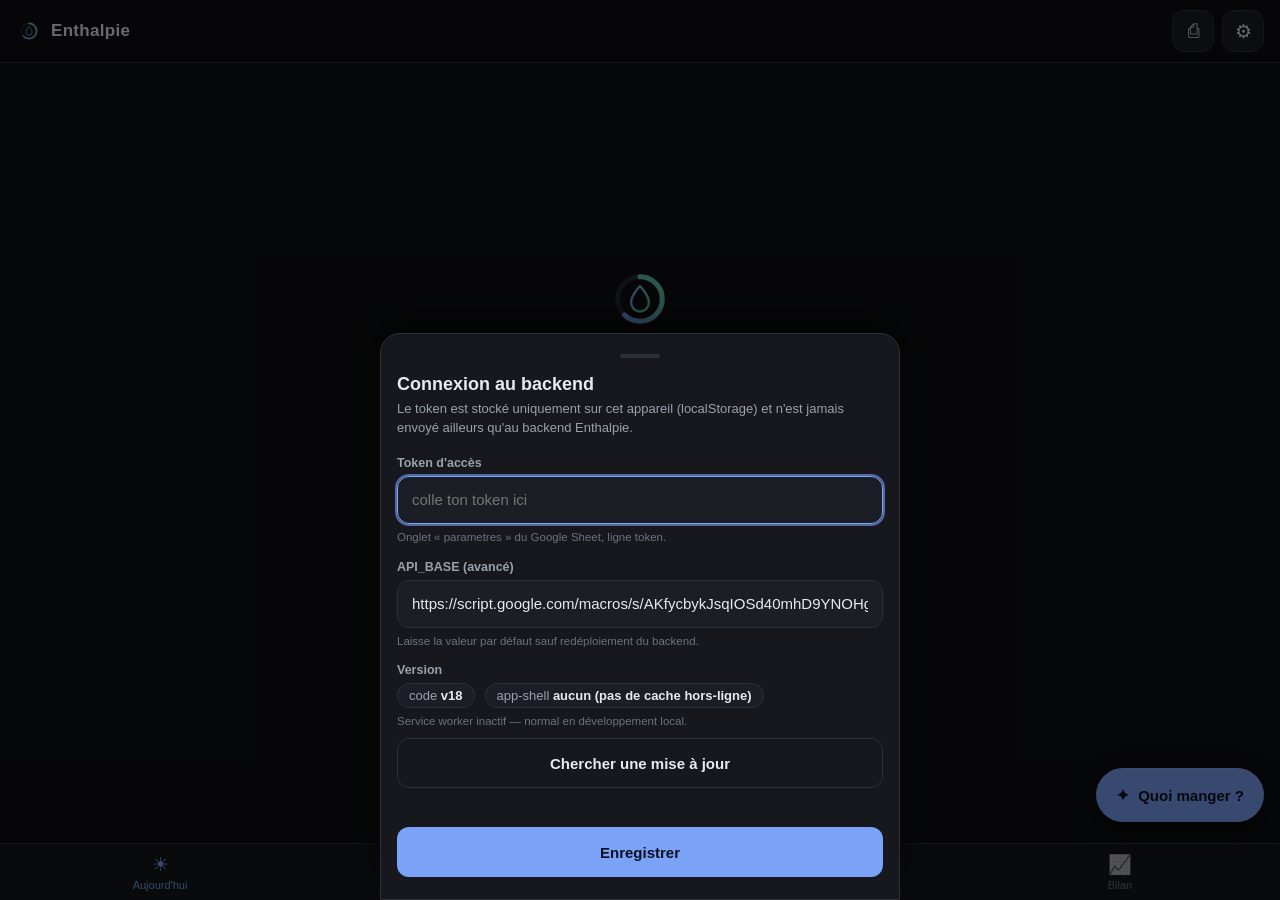
==== commit eab6382f: "Démarrage instantané, virgule à la saisie, repas extérieur en tête Trois irritants du rodage.  1. Le" ====
--- a/index.html
+++ b/index.html
@@ -13,9 +13,17 @@
   <meta name="apple-mobile-web-app-status-bar-style" content="black-translucent" />
   <meta name="apple-mobile-web-app-title" content="Enthalpie" />
   <title>Enthalpie</title>
+  <!-- Poignée de main TLS avec Apps Script lancée pendant le parsing : le premier
+       appel API part sans attendre DNS + handshake (~200 ms gagnés en 4G).
+       `script.googleusercontent.com` est l'hôte de la redirection Apps Script. -->
+  <link rel="preconnect" href="https://script.google.com" />
+  <link rel="preconnect" href="https://script.googleusercontent.com" />
   <link rel="stylesheet" href="css/styles.css" />
 </head>
 <body>
+  <!-- Trait de rafraîchissement (les écrans s'affichent depuis le cache) -->
+  <div id="syncbar" class="syncbar" hidden aria-hidden="true"><span></span></div>
+
   <!-- En-tête -->
   <header class="topbar">
     <div class="topbar__brand">
@@ -54,8 +62,29 @@
     </div>
   </header>
 
-  <!-- Contenu des écrans -->
-  <main id="app" class="screen" aria-live="polite"></main>
+  <!-- Contenu des écrans. Le splash est dans le HTML (et non posé par le JS) pour
+       s'afficher dès la première peinture, avant même que les modules soient
+       parsés ; app.js le remplace par l'écran Aujourd'hui. -->
+  <main id="app" class="screen" aria-live="polite">
+    <div class="splash">
+      <svg viewBox="0 0 512 512" width="76" height="76" role="img" aria-label="Enthalpie">
+        <defs>
+          <linearGradient id="sp-g" x1="0" y1="0" x2="1" y2="1">
+            <stop offset="0" stop-color="#7aa2f7"/>
+            <stop offset="1" stop-color="#59c896"/>
+          </linearGradient>
+        </defs>
+        <g transform="rotate(-90 256 256)">
+          <circle cx="256" cy="256" r="150" fill="none" stroke="#232833" stroke-width="34"/>
+          <circle cx="256" cy="256" r="150" fill="none" stroke="url(#sp-g)" stroke-width="34"
+                  stroke-linecap="round" stroke-dasharray="942.5" stroke-dashoffset="358"/>
+        </g>
+        <path d="M256 168 C214 214 196 244 196 280 a60 60 0 1 0 120 0 C316 244 298 214 256 168 Z"
+              fill="none" stroke="url(#sp-g)" stroke-width="16" stroke-linejoin="round"/>
+      </svg>
+      <div class="splash__nom">Enthalpie</div>
+    </div>
+  </main>
 
   <!-- Bouton flottant « Quoi manger ? » (écran Aujourd'hui) -->
   <button id="btn-quoi-manger" class="fab" type="button" hidden>
--- a/css/styles.css
+++ b/css/styles.css
@@ -16,15 +16,25 @@
   --txt-muted: #9aa1ab;
   --txt-dim:   #6b7280;
 
-  /* Accents par jauge */
-  --prot:  #59c896;   /* protéines — vert */
-  --kcal:  #e0a458;   /* calories  — ambre */
-  --fer:   #d1727b;   /* fer       — rouge sourd (informatif) */
-  --accent: #7aa2f7;  /* actions   — bleu doux */
+  /* Accents par jauge (permutation du 2026-08-10)
+     Le vert revient aux FIBRES : c'est la seule des trois qui ait une couleur
+     naturelle, et la lui refuser obligeait à inventer un vert voisin (l'ancien
+     #8fbf5a) que rien ne distinguait au premier coup d'œil.
+     Les protéines prennent le rose framboise : teinte 340°, soit 176° du vert
+     et 55° de l'ambre — l'écart le plus large qui reste une fois le vert et
+     l'ambre placés. */
+  --prot:  #ef6f9c;   /* protéines — rose framboise (340°) */
+  --kcal:  #e0a458;   /* calories  — ambre           (35°)  */
+  --fibres:#59c896;   /* fibres    — vert menthe     (156°) */
+  --accent: #7aa2f7;  /* actions   — bleu doux       (219°) */
 
   --ok:    #59c896;
   --warn:  #e0a458;
-  --danger:#d1727b;
+  /* Rouge franc (3°) et non plus le rose #d1727b (353°) : à 13° du rose des
+     protéines, une erreur de saisie et une jauge protéines auraient porté la
+     même couleur. La teinte s'éloigne, la luminosité aussi (rouge tomate vs
+     rose clair). */
+  --danger:#e0554f;
 
   --radius:   16px;
   --radius-sm: 12px;
@@ -67,6 +77,22 @@
   backdrop-filter: blur(12px);
   border-bottom: 1px solid var(--line);
 }
+
+/* Trait de rafraîchissement : les écrans s'affichent depuis le cache sans
+   attendre le réseau, ce filet est le seul signe qu'une réponse est en route.
+   Élément réel (et non un ::after) : il s'affiche/s'efface par l'attribut
+   `hidden`, sans dépendre d'une cascade sur pseudo-élément. */
+.syncbar {
+  position: fixed; top: var(--safe-top); left: 0; right: 0;
+  height: 2px; z-index: 30; overflow: hidden; pointer-events: none;
+}
+.syncbar[hidden] { display: none; }
+.syncbar span {
+  display: block; width: 40%; height: 100%;
+  background: linear-gradient(90deg, transparent, var(--accent), transparent);
+  animation: sync-slide 1.1s ease-in-out infinite;
+}
+@keyframes sync-slide { from { transform: translateX(-100%); } to { transform: translateX(350%); } }
 .topbar__brand { display: flex; align-items: center; gap: 9px; }
 .topbar__logo { display: inline-flex; align-items: center; }
 .topbar__logo svg { display: block; width: 26px; height: 26px; }
@@ -122,7 +148,9 @@
   text-align: center;
   display: flex; flex-direction: column; align-items: center; gap: 8px;
 }
-.gauge__ring { width: 84px; height: 84px; position: relative; }
+/* 3 jauges depuis le 2026-08-09 : sur ~360 px de large, trois anneaux de 84 px
+   débordent de la grille. L'anneau prend donc la place disponible et plafonne. */
+.gauge__ring { width: 100%; max-width: 84px; aspect-ratio: 1; position: relative; }
 .gauge__ring svg { width: 100%; height: 100%; transform: rotate(-90deg); }
 .gauge__track { fill: none; stroke: var(--surface-2); stroke-width: 9; }
 .gauge__fill  { fill: none; stroke-width: 9; stroke-linecap: round;
@@ -137,12 +165,12 @@
 
 .gauge--prot .gauge__fill { stroke: var(--prot); }
 .gauge--kcal .gauge__fill { stroke: var(--kcal); }
-.gauge--fer  .gauge__fill { stroke: var(--fer); }
+.gauge--fibres .gauge__fill { stroke: var(--fibres); }
 /* Dépassement de cible : anneau plein, teinte chaude, aucun visuel cassé. */
 .gauge__fill.is-over { stroke: var(--warn) !important; }
 .gauge--prot .gauge__label { color: var(--prot); }
 .gauge--kcal .gauge__label { color: var(--kcal); }
-.gauge--fer  .gauge__label { color: var(--fer); }
+.gauge--fibres .gauge__label { color: var(--fibres); }
 
 .gauge__badge {
   font-size: 10px; padding: 1px 7px; border-radius: 999px;
@@ -150,6 +178,13 @@
 }
 .gauge__badge.is-over { background: color-mix(in srgb, var(--warn) 25%, transparent); color: var(--warn); }
 .gauge__badge.is-ok   { background: color-mix(in srgb, var(--ok) 22%, transparent); color: var(--ok); }
+
+/* Jauge en attente : le stock en cache est déjà à l'écran, les apports du jour
+   arrivent. Anneau vide + « … » — surtout pas les chiffres de la veille. */
+.gauge.is-attente { opacity: .55; }
+.gauge.is-attente .gauge__value { color: var(--txt-dim); letter-spacing: 2px; }
+.gauge.is-attente .gauge__track { animation: gauge-attente 1.4s ease-in-out infinite; }
+@keyframes gauge-attente { 0%, 100% { opacity: 1; } 50% { opacity: .45; } }
 
 /* ---------- Sections créneaux ---------- */
 .section-hint { color: var(--txt-dim); font-size: 12.5px; margin: 18px 2px 10px; }
@@ -258,6 +293,24 @@
 }
 @keyframes spin { to { transform: rotate(360deg); } }
 
+/* Écran d'ouverture (tout premier lancement, rien en cache) : le logo de l'app
+   plutôt qu'un spinner. Même markup dans index.html — il s'affiche donc dès le
+   HTML, avant même que le JS ait la main, sans rupture visuelle. */
+.splash {
+  display: flex; flex-direction: column; align-items: center; gap: 12px;
+  padding: 20vh 20px 0; color: var(--txt-dim); text-align: center;
+}
+.splash svg { width: 76px; height: 76px; animation: splash-pulse 1.8s ease-in-out infinite; }
+.splash__nom { font-size: 17px; font-weight: 650; letter-spacing: .4px; color: var(--txt); }
+.splash__sub { font-size: 12.5px; }
+@keyframes splash-pulse {
+  0%, 100% { opacity: .5; transform: scale(.96); }
+  50%      { opacity: 1;  transform: scale(1); }
+}
+@media (prefers-reduced-motion: reduce) {
+  .splash svg, .gauge.is-attente .gauge__track, .syncbar span { animation: none; }
+}
+
 .placeholder-screen { text-align: center; color: var(--txt-muted); padding: 60px 20px; }
 .placeholder-screen h2 { color: var(--txt); font-size: 18px; margin: 0 0 6px; }
 
@@ -288,6 +341,12 @@
   border-radius: 20px 20px 0 0;
   padding: 20px var(--pad) calc(var(--safe-bot) + 22px);
   box-shadow: 0 -12px 40px rgba(0,0,0,.5);
+  /* Les Réglages remplissent l'écran sur un 360 × 640 depuis l'ajout du bloc
+     « Version » : sans ça le bouton Enregistrer sortirait du cadre, invisible
+     et inatteignable (la feuille ne défilait pas). */
+  max-height: 100dvh;
+  overflow-y: auto;
+  overscroll-behavior: contain;
 }
 .sheet__handle { width: 40px; height: 4px; border-radius: 2px; background: var(--line); margin: 0 auto 16px; }
 .sheet h2 { font-size: 18px; margin: 0 0 4px; }
@@ -302,6 +361,18 @@
 .field input:focus { outline: 2px solid color-mix(in srgb, var(--accent) 60%, transparent); border-color: var(--accent); }
 .field__hint { font-size: 11.5px; color: var(--txt-dim); margin-top: 5px; line-height: 1.45; }
 .sheet__actions { display: flex; gap: 10px; margin-top: 8px; }
+
+/* Bloc « Version » des Réglages : code chargé vs app-shell réellement en cache. */
+.version-line {
+  display: flex; gap: 10px; flex-wrap: wrap;
+  font-size: 13px; color: var(--txt-muted); font-variant-numeric: tabular-nums;
+}
+.version-line span {
+  background: var(--surface); border: 1px solid var(--line);
+  border-radius: 999px; padding: 4px 11px;
+}
+.version-line b { color: var(--txt); font-weight: 700; }
+.field .btn--ghost { margin-top: 8px; }
 
 .form-error { color: var(--danger); font-size: 13px; margin: 4px 0 12px; min-height: 1em; }
 
@@ -377,8 +448,12 @@
   padding: 4px 11px; border-radius: 999px; margin-top: 2px;
 }
 .inv-row__delta[hidden] { display: none; }
-.inv-row__delta.is-eat { background: color-mix(in srgb, var(--prot) 20%, var(--surface)); color: var(--prot); }
+/* Vert « ok » et non la couleur des protéines : ce badge dit « c'est compté »,
+   il ne représente aucune macro en particulier (il porte kcal ET prot). */
+.inv-row__delta.is-eat { background: color-mix(in srgb, var(--ok) 20%, var(--surface)); color: var(--ok); }
 .inv-row__delta.is-add { background: var(--surface-2); color: var(--txt-muted); }
+/* Curseur reculé = correction d'une saisie : remise au stock, pas une conso. */
+.inv-row__delta.is-undo { background: color-mix(in srgb, var(--warn) 18%, var(--surface)); color: var(--warn); }
 
 /* Curseur modifié depuis la dernière validation : surligné. */
 .inv-row.is-dirty {
@@ -528,11 +603,23 @@
 .qty__reste { font-size: 12.5px; color: var(--txt-muted); }
 .qty__reste.is-neg { color: var(--danger); }
 
+/* Enveloppe posée par thumbOnlySlider() : c'est ELLE qui reçoit les gestes,
+   l'input étant rendu inerte pour tuer le glissement natif (un appui sur la
+   piste ne doit rien faire — seule la pastille se saisit). Le padding vertical
+   rend toute la hauteur de la pastille attrapable, alors que la boîte de
+   l'input ne fait que 8 px. */
+.slider-wrap { display: block; padding: 11px 0; touch-action: pan-y; }
+.slider-wrap > input[type="range"] { pointer-events: none; display: block; }
+
 .qty__slider, .inv-row__slider {
   -webkit-appearance: none; appearance: none; width: 100%; height: 8px;
   border-radius: 999px; background: var(--surface-2); outline: none;
-}
-.qty__slider { margin: 6px 0 16px; }
+  /* Un balayage vertical qui démarre sur un curseur doit faire défiler la page,
+     pas déplacer le curseur : on rend le geste vertical au navigateur. */
+  touch-action: pan-y;
+}
+/* Marges réduites d'autant : le padding de .slider-wrap prend déjà 11 px. */
+.qty__slider { margin: 0 0 5px; }
 .qty__slider::-webkit-slider-thumb, .inv-row__slider::-webkit-slider-thumb {
   -webkit-appearance: none; appearance: none;
   width: 30px; height: 30px; border-radius: 50%;
@@ -563,7 +650,7 @@
 .qty__stat span { font-size: 10.5px; color: var(--txt-dim); text-transform: uppercase; letter-spacing: .4px; }
 .qty__stat--prot b { color: var(--prot); }
 .qty__stat--kcal b { color: var(--kcal); }
-.qty__stat--fer  b { color: var(--fer); }
+.qty__stat--fibres b { color: var(--fibres); }
 
 /* ---------- Cartes de suggestion (Quoi manger ?) ---------- */
 .suggest-list { display: flex; flex-direction: column; gap: 10px; margin-top: 4px; }
@@ -636,7 +723,24 @@
 .scan-flag { display: flex; align-items: center; gap: 10px; font-size: 14px; color: var(--txt); }
 .scan-flag input { width: 20px; height: 20px; accent-color: var(--accent); }
 
+/* Récapitulatif calculé du formulaire d'ajout (portion, macros, stock de départ) */
+.scan-preview {
+  background: var(--surface-2); border: 1px solid var(--line);
+  border-radius: var(--radius-sm); padding: 12px 14px; margin: 2px 0 14px;
+}
+.scan-preview__line { font-size: 13px; color: var(--txt-muted); line-height: 1.6; }
+.scan-preview__line b { color: var(--txt); font-weight: 650; }
+.scan-preview__line--faint { color: var(--txt-dim); font-size: 12px; margin-top: 4px; }
+.scan-preview__line--warn { color: var(--warn); }
+
+.scan-qty { padding-left: 0; margin-bottom: 6px; }
+.scan-nocode { margin-top: 12px; font-size: 13px; }
+
 /* ---------- Bloc « Repas extérieur » (écran Aujourd'hui) ---------- */
+/* Juste sous les jauges : la liste d'en-tête garde son rythme, mais le bloc
+   respire un peu moins que quand il fermait l'écran. */
+.ext-section { margin-top: 4px; }
+.ext-section .list-head { margin-top: 16px; }
 .ext-card {
   width: 100%; display: flex; align-items: center; gap: 12px; text-align: left;
   background: var(--surface); border: 1px solid var(--line); border-radius: var(--radius-sm);
@@ -676,7 +780,8 @@
   flex-shrink: 0; font-size: 11.5px; font-weight: 600; color: var(--txt-dim);
   background: var(--surface-2); border-radius: 999px; padding: 3px 10px; white-space: nowrap;
 }
-.recipe-card__stock.is-stocked { color: var(--prot); background: color-mix(in srgb, var(--prot) 16%, var(--surface-2)); }
+/* « Faisable avec le stock » = un feu vert, pas une information protéique. */
+.recipe-card__stock.is-stocked { color: var(--ok); background: color-mix(in srgb, var(--ok) 16%, var(--surface-2)); }
 .recipe-card__macros { display: flex; gap: 12px; flex-wrap: wrap; font-size: 12.5px; color: var(--txt-muted); }
 .recipe-card__macros b { color: var(--txt); font-weight: 650; }
 .recipe-card__meta { font-size: 12px; color: var(--txt-dim); }
@@ -702,6 +807,23 @@
 }
 
 /* ---------- Écran Bilan ---------- */
+.bilan-head {
+  display: flex; align-items: center; justify-content: space-between;
+  gap: 10px; margin-bottom: 12px;
+}
+
+/* Bascule d'échelle jour / semaine (segmenté, deux options). */
+.echelle {
+  display: flex; flex-shrink: 0; gap: 2px; padding: 2px;
+  background: var(--surface); border: 1px solid var(--line); border-radius: 999px;
+}
+.echelle__opt {
+  background: transparent; border: 0; border-radius: 999px;
+  color: var(--txt-dim); font-size: 12.5px; font-weight: 600;
+  padding: 7px 15px; min-height: 34px;
+}
+.echelle__opt.is-on { background: var(--surface-2); color: var(--txt); }
+
 .bilan-streak {
   display: flex; align-items: center; gap: 10px; margin: 4px 0 2px;
   background: var(--surface); border: 1px solid var(--line); border-radius: var(--radius-sm);
@@ -721,9 +843,12 @@
 .bilan-metric__now { font-size: 12.5px; color: var(--txt-muted); font-variant-numeric: tabular-nums; }
 .bilan-metric__now b { font-size: 16px; color: var(--txt); font-weight: 700; }
 .bilan-metric__cible { color: var(--txt-dim); }
+.bilan-metric__vide { color: var(--txt-dim); font-style: italic; }
 .bilan-metric--prot .bilan-metric__label { color: var(--prot); }
 .bilan-metric--kcal .bilan-metric__label { color: var(--kcal); }
-.bilan-metric--fer  .bilan-metric__label { color: var(--fer); }
+.bilan-metric--fibres .bilan-metric__label { color: var(--fibres); }
+/* Rappel du sous-comptage sous le graphe fibres (skill nutrition §6). */
+.bilan-metric__note { margin: 6px 4px 0; font-size: 11.5px; color: var(--txt-dim); line-height: 1.45; }
 
 .metric-chart {
   width: 100%; height: auto; display: block;
@@ -731,14 +856,56 @@
 }
 .mc-bar--prot { fill: var(--prot); }
 .mc-bar--kcal { fill: var(--kcal); }
-.mc-bar--fer  { fill: var(--fer); }
+.mc-bar--fibres { fill: var(--fibres); }
 .mc-bar.is-under { opacity: .38; }
 .mc-bar.is-current { stroke: color-mix(in srgb, #fff 22%, transparent); stroke-width: 1.5; }
 .mc-val { fill: var(--txt-muted); font-size: 11px; font-weight: 600; font-family: var(--font); }
 .mc-lbl { fill: var(--txt-dim); font-size: 11px; font-family: var(--font); }
 .mc-cible { stroke: var(--txt-muted); stroke-width: 1.5; stroke-dasharray: 4 4; opacity: .7; }
+/* Jour sans saisie : trait de base, ni barre ni zéro. */
+.mc-empty { stroke: var(--txt-dim); stroke-width: 2.5; opacity: .45; stroke-linecap: round; }
+/* 7 barres : les valeurs se toucheraient à la taille normale. */
+.metric-chart--dense .mc-val { font-size: 9.5px; }
+.metric-chart--dense .mc-lbl { font-size: 10px; }
 
 .bilan-foot { margin-top: 22px; font-size: 11.5px; color: var(--txt-dim); text-align: center; line-height: 1.5; }
+
+/* ---------- Popin « mise à jour disponible » ---------- */
+/* Juste au-dessus de la tabbar (56px + marge). Le FAB remonte via body.has-update. */
+.update-popin {
+  position: fixed; left: var(--pad); right: var(--pad);
+  bottom: calc(var(--safe-bot) + 74px); z-index: 40;
+  margin: 0 auto; max-width: 520px;
+  display: flex; align-items: center; gap: 11px;
+  padding: 11px 12px;
+  background: var(--bg-elev);
+  border: 1px solid var(--line);
+  border-radius: var(--radius-sm);
+  box-shadow: 0 10px 28px rgba(0,0,0,.5);
+  animation: update-in .22s ease-out both;
+}
+.update-popin__ico   { font-size: 17px; line-height: 1; }
+.update-popin__txt   { flex: 1; min-width: 0; }
+.update-popin__title { font-size: 14px; font-weight: 650; }
+.update-popin__sub   { font-size: 12px; color: var(--txt-muted); margin-top: 1px; }
+.update-popin__btn {
+  flex: none; min-height: 38px; padding: 0 14px;
+  border: 0; border-radius: 10px;
+  background: var(--accent); color: #0b1020;
+  font-size: 13.5px; font-weight: 700;
+}
+.update-popin__btn:active { filter: brightness(.95); }
+.update-popin__btn[disabled] { opacity: .6; }
+.update-popin__close {
+  flex: none; width: 30px; height: 30px;
+  border: 0; border-radius: 8px;
+  background: transparent; color: var(--txt-dim); font-size: 14px;
+}
+@keyframes update-in { from { opacity: 0; transform: translateY(10px); } to { opacity: 1; transform: none; } }
+
+/* Le FAB s'efface tant que le popin est affiché : sa hauteur varie selon le
+   retour à la ligne, un décalage en pixels serait fragile. Il revient à la fermeture. */
+body.has-update .fab { display: none; }
 
 @media (prefers-reduced-motion: reduce) {
   * { animation-duration: .001ms !important; transition-duration: .001ms !important; }
